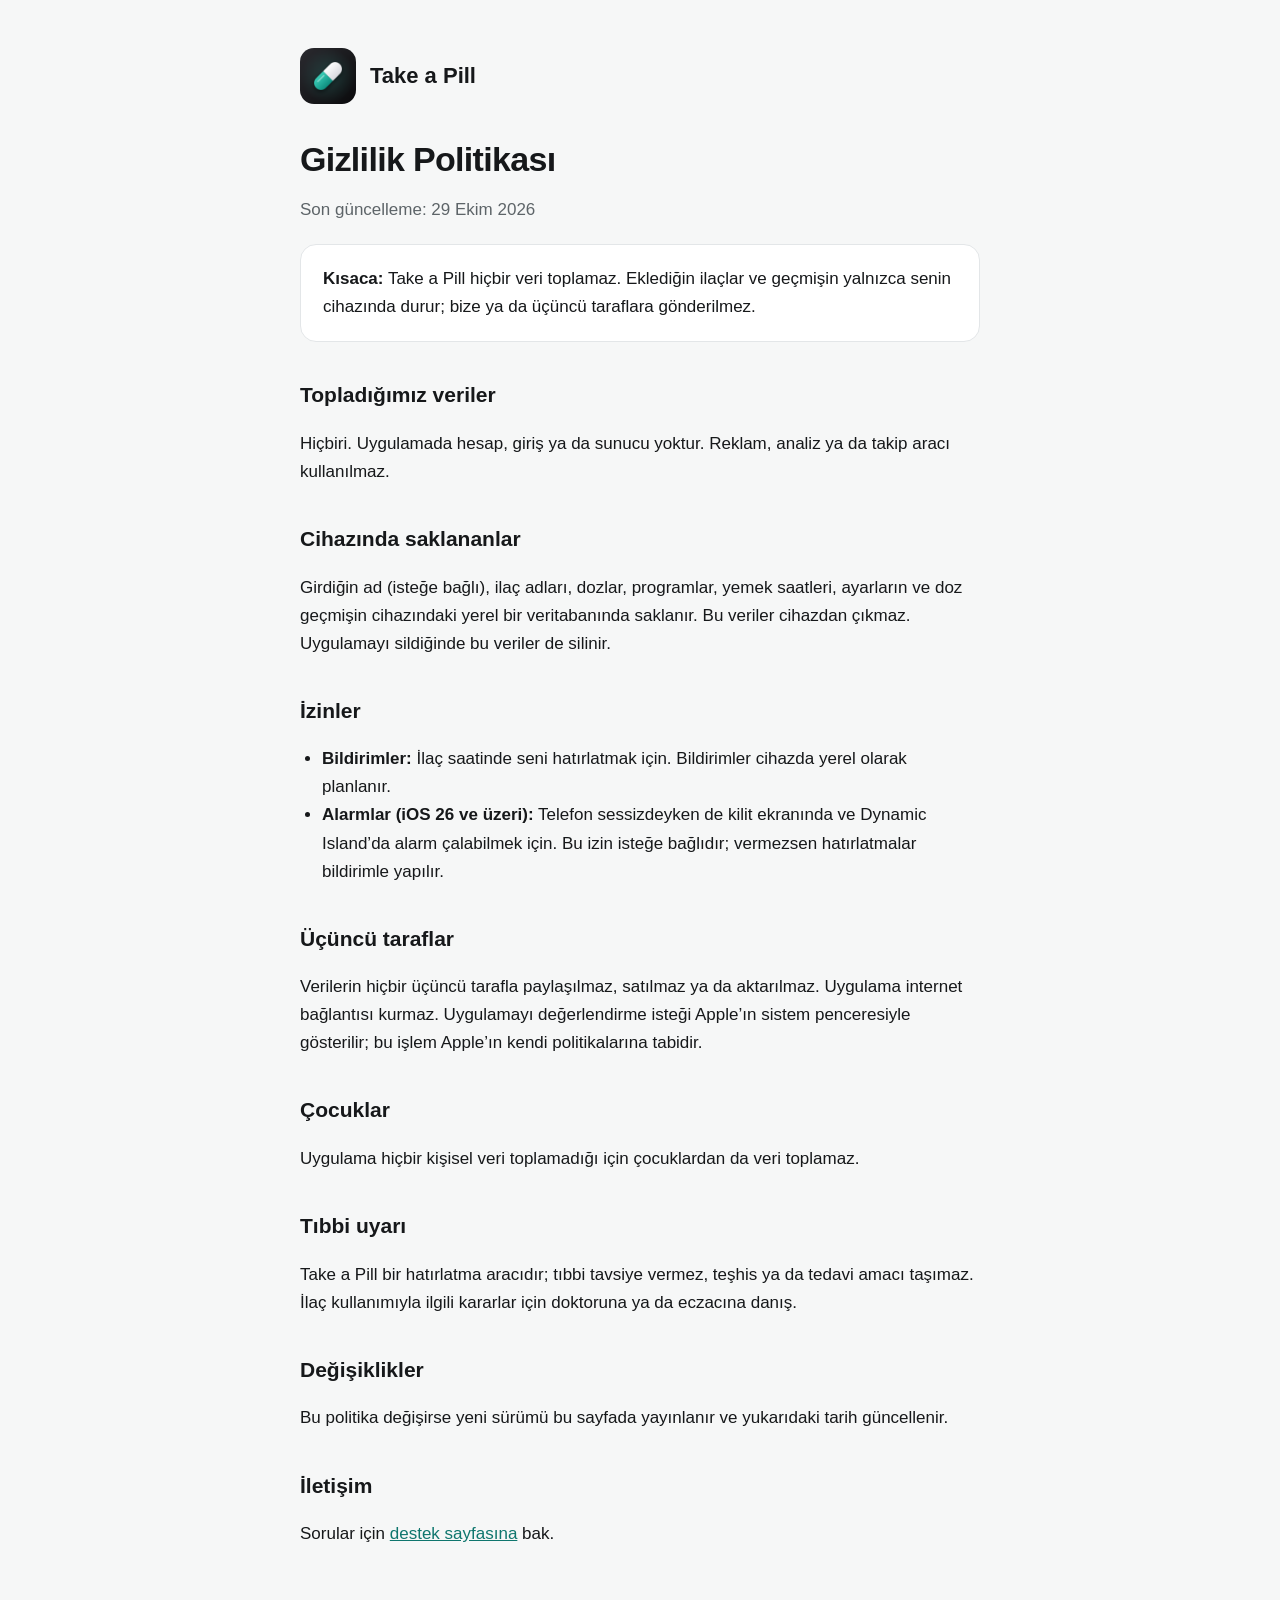
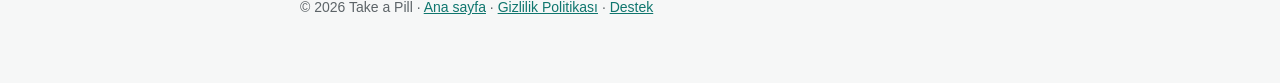
==== docs/privacy.html @ b9c783df "feat(store): App Store başlık görselleri ve GitHub Pages sitesi ekle Header (3840x1646), arama sonuç" ====
<!doctype html>
<html lang="tr">
<head>
<meta charset="utf-8">
<meta name="viewport" content="width=device-width,initial-scale=1">
<title>Gizlilik Politikası – Take a Pill</title>
<meta name="description" content="Take a Pill hiçbir kişisel veri toplamaz; tüm veriler yalnızca cihazında saklanır.">
<link rel="icon" href="icon.png">
<link rel="stylesheet" href="style.css">
</head>
<body>
<main>
<header class="site"><img src="icon.png" alt="Take a Pill simgesi"><a href="./">Take a Pill</a></header>
<h1>Gizlilik Politikası</h1>
<p class="muted">Son güncelleme: 29 Ekim 2026</p>
<div class="card"><strong>Kısaca:</strong> Take a Pill hiçbir veri toplamaz. Eklediğin ilaçlar ve geçmişin yalnızca senin cihazında durur; bize ya da üçüncü taraflara gönderilmez.</div>
<h2>Topladığımız veriler</h2>
<p>Hiçbiri. Uygulamada hesap, giriş ya da sunucu yoktur. Reklam, analiz ya da takip aracı kullanılmaz.</p>
<h2>Cihazında saklananlar</h2>
<p>Girdiğin ad (isteğe bağlı), ilaç adları, dozlar, programlar, yemek saatleri, ayarların ve doz geçmişin cihazındaki yerel bir veritabanında saklanır. Bu veriler cihazdan çıkmaz. Uygulamayı sildiğinde bu veriler de silinir.</p>
<h2>İzinler</h2>
<ul>
<li><strong>Bildirimler:</strong> İlaç saatinde seni hatırlatmak için. Bildirimler cihazda yerel olarak planlanır.</li>
<li><strong>Alarmlar (iOS 26 ve üzeri):</strong> Telefon sessizdeyken de kilit ekranında ve Dynamic Island’da alarm çalabilmek için. Bu izin isteğe bağlıdır; vermezsen hatırlatmalar bildirimle yapılır.</li>
</ul>
<h2>Üçüncü taraflar</h2>
<p>Verilerin hiçbir üçüncü tarafla paylaşılmaz, satılmaz ya da aktarılmaz. Uygulama internet bağlantısı kurmaz. Uygulamayı değerlendirme isteği Apple’ın sistem penceresiyle gösterilir; bu işlem Apple’ın kendi politikalarına tabidir.</p>
<h2>Çocuklar</h2>
<p>Uygulama hiçbir kişisel veri toplamadığı için çocuklardan da veri toplamaz.</p>
<h2>Tıbbi uyarı</h2>
<p>Take a Pill bir hatırlatma aracıdır; tıbbi tavsiye vermez, teşhis ya da tedavi amacı taşımaz. İlaç kullanımıyla ilgili kararlar için doktoruna ya da eczacına danış.</p>
<h2>Değişiklikler</h2>
<p>Bu politika değişirse yeni sürümü bu sayfada yayınlanır ve yukarıdaki tarih güncellenir.</p>
<h2>İletişim</h2>
<p>Sorular için <a href="support.html">destek sayfasına</a> bak.</p>
<footer>© 2026 Take a Pill · <a href="./">Ana sayfa</a> · <a href="privacy.html">Gizlilik Politikası</a> · <a href="support.html">Destek</a></footer>
</main>
</body>
</html>
---- docs/style.css ----
:root{--bg:#f6f7f7;--fg:#16181a;--muted:#5d6468;--card:#fff;--line:#e3e6e8;--accent:#0f766e}
@media(prefers-color-scheme:dark){:root{--bg:#141618;--fg:#f2f4f5;--muted:#a3abb0;--card:#1c1f22;--line:#2b3035;--accent:#2dd4bf}}
*{box-sizing:border-box}
body{margin:0;background:var(--bg);color:var(--fg);font:17px/1.65 -apple-system,BlinkMacSystemFont,"Segoe UI",Roboto,sans-serif}
main{max-width:720px;margin:0 auto;padding:48px 20px 64px}
header.site{display:flex;align-items:center;gap:14px;margin-bottom:36px}
header.site img{width:56px;height:56px;border-radius:14px}
header.site a{color:var(--fg);font-weight:700;font-size:22px;text-decoration:none}
h1{font-size:34px;line-height:1.15;letter-spacing:-.02em;margin:0 0 8px}
h2{font-size:21px;margin:36px 0 8px}
p,li{color:var(--fg)}
.muted{color:var(--muted)}
a{color:var(--accent)}
ul{padding-left:22px}
.card{background:var(--card);border:1px solid var(--line);border-radius:16px;padding:20px 22px;margin:20px 0}
nav.links{display:flex;gap:18px;flex-wrap:wrap;margin-top:28px}
footer{margin-top:48px;color:var(--muted);font-size:14px}
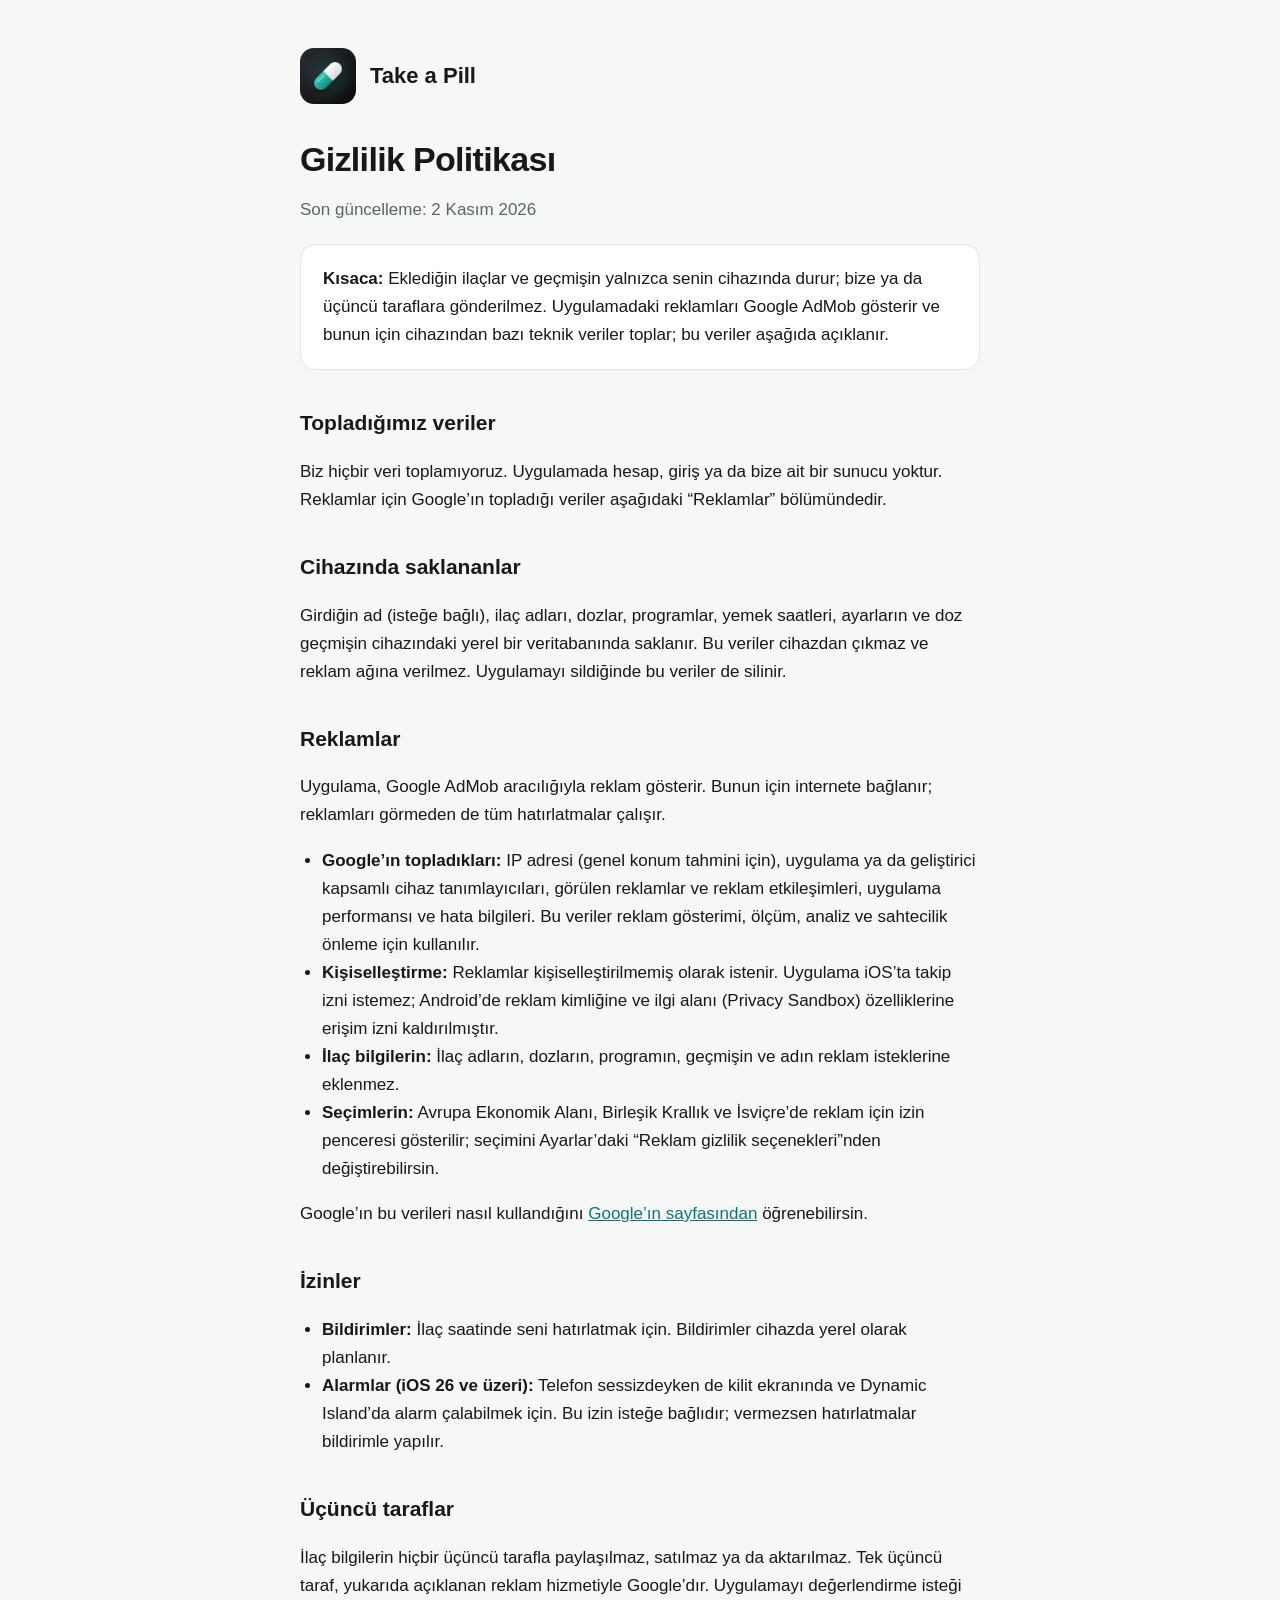
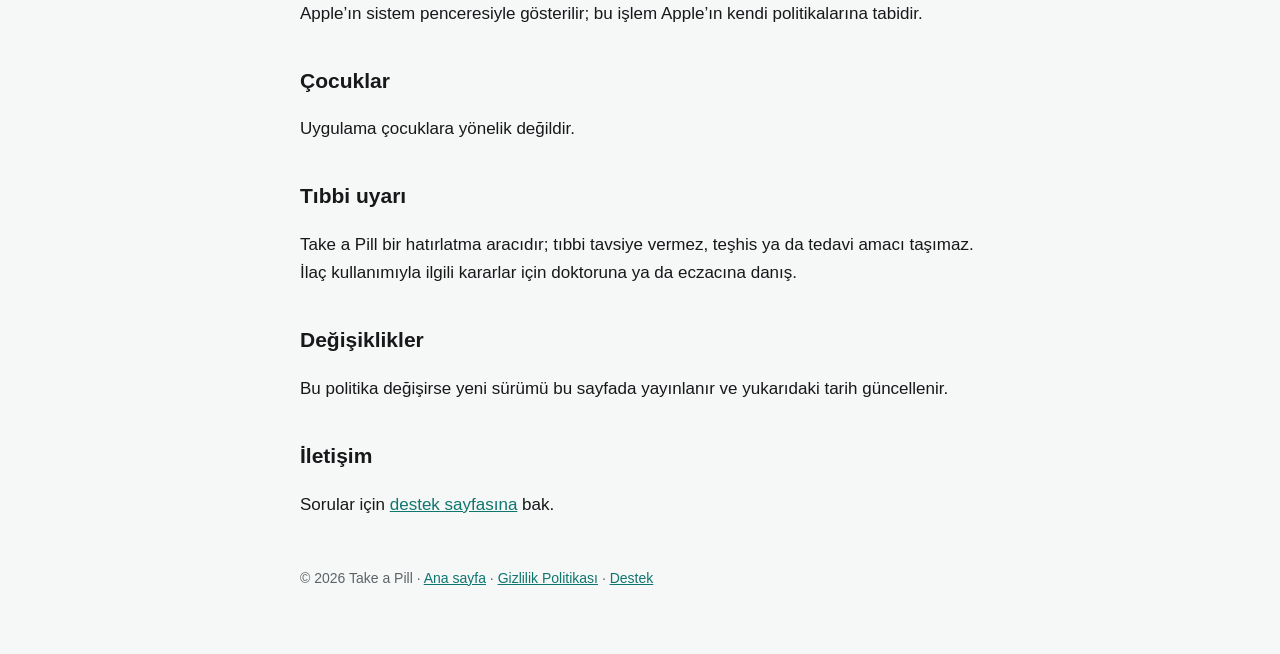
==== commit a104af76: "feat(ads): AdMob banner reklamlarını ekle Alt menünün üstünde 320×50 banner; yalnızca onboarding'den" ====
--- a/docs/privacy.html
+++ b/docs/privacy.html
@@ -4,7 +4,7 @@
 <meta charset="utf-8">
 <meta name="viewport" content="width=device-width,initial-scale=1">
 <title>Gizlilik Politikası – Take a Pill</title>
-<meta name="description" content="Take a Pill hiçbir kişisel veri toplamaz; tüm veriler yalnızca cihazında saklanır.">
+<meta name="description" content="Take a Pill ilaç bilgilerini yalnızca cihazında saklar. Uygulamadaki reklamlar için Google AdMob kullanılır.">
 <link rel="icon" href="icon.png">
 <link rel="stylesheet" href="style.css">
 </head>
@@ -12,21 +12,30 @@
 <main>
 <header class="site"><img src="icon.png" alt="Take a Pill simgesi"><a href="./">Take a Pill</a></header>
 <h1>Gizlilik Politikası</h1>
-<p class="muted">Son güncelleme: 29 Ekim 2026</p>
-<div class="card"><strong>Kısaca:</strong> Take a Pill hiçbir veri toplamaz. Eklediğin ilaçlar ve geçmişin yalnızca senin cihazında durur; bize ya da üçüncü taraflara gönderilmez.</div>
+<p class="muted">Son güncelleme: 2 Kasım 2026</p>
+<div class="card"><strong>Kısaca:</strong> Eklediğin ilaçlar ve geçmişin yalnızca senin cihazında durur; bize ya da üçüncü taraflara gönderilmez. Uygulamadaki reklamları Google AdMob gösterir ve bunun için cihazından bazı teknik veriler toplar; bu veriler aşağıda açıklanır.</div>
 <h2>Topladığımız veriler</h2>
-<p>Hiçbiri. Uygulamada hesap, giriş ya da sunucu yoktur. Reklam, analiz ya da takip aracı kullanılmaz.</p>
+<p>Biz hiçbir veri toplamıyoruz. Uygulamada hesap, giriş ya da bize ait bir sunucu yoktur. Reklamlar için Google’ın topladığı veriler aşağıdaki “Reklamlar” bölümündedir.</p>
 <h2>Cihazında saklananlar</h2>
-<p>Girdiğin ad (isteğe bağlı), ilaç adları, dozlar, programlar, yemek saatleri, ayarların ve doz geçmişin cihazındaki yerel bir veritabanında saklanır. Bu veriler cihazdan çıkmaz. Uygulamayı sildiğinde bu veriler de silinir.</p>
+<p>Girdiğin ad (isteğe bağlı), ilaç adları, dozlar, programlar, yemek saatleri, ayarların ve doz geçmişin cihazındaki yerel bir veritabanında saklanır. Bu veriler cihazdan çıkmaz ve reklam ağına verilmez. Uygulamayı sildiğinde bu veriler de silinir.</p>
+<h2>Reklamlar</h2>
+<p>Uygulama, Google AdMob aracılığıyla reklam gösterir. Bunun için internete bağlanır; reklamları görmeden de tüm hatırlatmalar çalışır.</p>
+<ul>
+<li><strong>Google’ın topladıkları:</strong> IP adresi (genel konum tahmini için), uygulama ya da geliştirici kapsamlı cihaz tanımlayıcıları, görülen reklamlar ve reklam etkileşimleri, uygulama performansı ve hata bilgileri. Bu veriler reklam gösterimi, ölçüm, analiz ve sahtecilik önleme için kullanılır.</li>
+<li><strong>Kişiselleştirme:</strong> Reklamlar kişiselleştirilmemiş olarak istenir. Uygulama iOS’ta takip izni istemez; Android’de reklam kimliğine ve ilgi alanı (Privacy Sandbox) özelliklerine erişim izni kaldırılmıştır.</li>
+<li><strong>İlaç bilgilerin:</strong> İlaç adların, dozların, programın, geçmişin ve adın reklam isteklerine eklenmez.</li>
+<li><strong>Seçimlerin:</strong> Avrupa Ekonomik Alanı, Birleşik Krallık ve İsviçre’de reklam için izin penceresi gösterilir; seçimini Ayarlar’daki “Reklam gizlilik seçenekleri”nden değiştirebilirsin.</li>
+</ul>
+<p>Google’ın bu verileri nasıl kullandığını <a href="https://policies.google.com/technologies/partner-sites">Google’ın sayfasından</a> öğrenebilirsin.</p>
 <h2>İzinler</h2>
 <ul>
 <li><strong>Bildirimler:</strong> İlaç saatinde seni hatırlatmak için. Bildirimler cihazda yerel olarak planlanır.</li>
 <li><strong>Alarmlar (iOS 26 ve üzeri):</strong> Telefon sessizdeyken de kilit ekranında ve Dynamic Island’da alarm çalabilmek için. Bu izin isteğe bağlıdır; vermezsen hatırlatmalar bildirimle yapılır.</li>
 </ul>
 <h2>Üçüncü taraflar</h2>
-<p>Verilerin hiçbir üçüncü tarafla paylaşılmaz, satılmaz ya da aktarılmaz. Uygulama internet bağlantısı kurmaz. Uygulamayı değerlendirme isteği Apple’ın sistem penceresiyle gösterilir; bu işlem Apple’ın kendi politikalarına tabidir.</p>
+<p>İlaç bilgilerin hiçbir üçüncü tarafla paylaşılmaz, satılmaz ya da aktarılmaz. Tek üçüncü taraf, yukarıda açıklanan reklam hizmetiyle Google’dır. Uygulamayı değerlendirme isteği Apple’ın sistem penceresiyle gösterilir; bu işlem Apple’ın kendi politikalarına tabidir.</p>
 <h2>Çocuklar</h2>
-<p>Uygulama hiçbir kişisel veri toplamadığı için çocuklardan da veri toplamaz.</p>
+<p>Uygulama çocuklara yönelik değildir.</p>
 <h2>Tıbbi uyarı</h2>
 <p>Take a Pill bir hatırlatma aracıdır; tıbbi tavsiye vermez, teşhis ya da tedavi amacı taşımaz. İlaç kullanımıyla ilgili kararlar için doktoruna ya da eczacına danış.</p>
 <h2>Değişiklikler</h2>
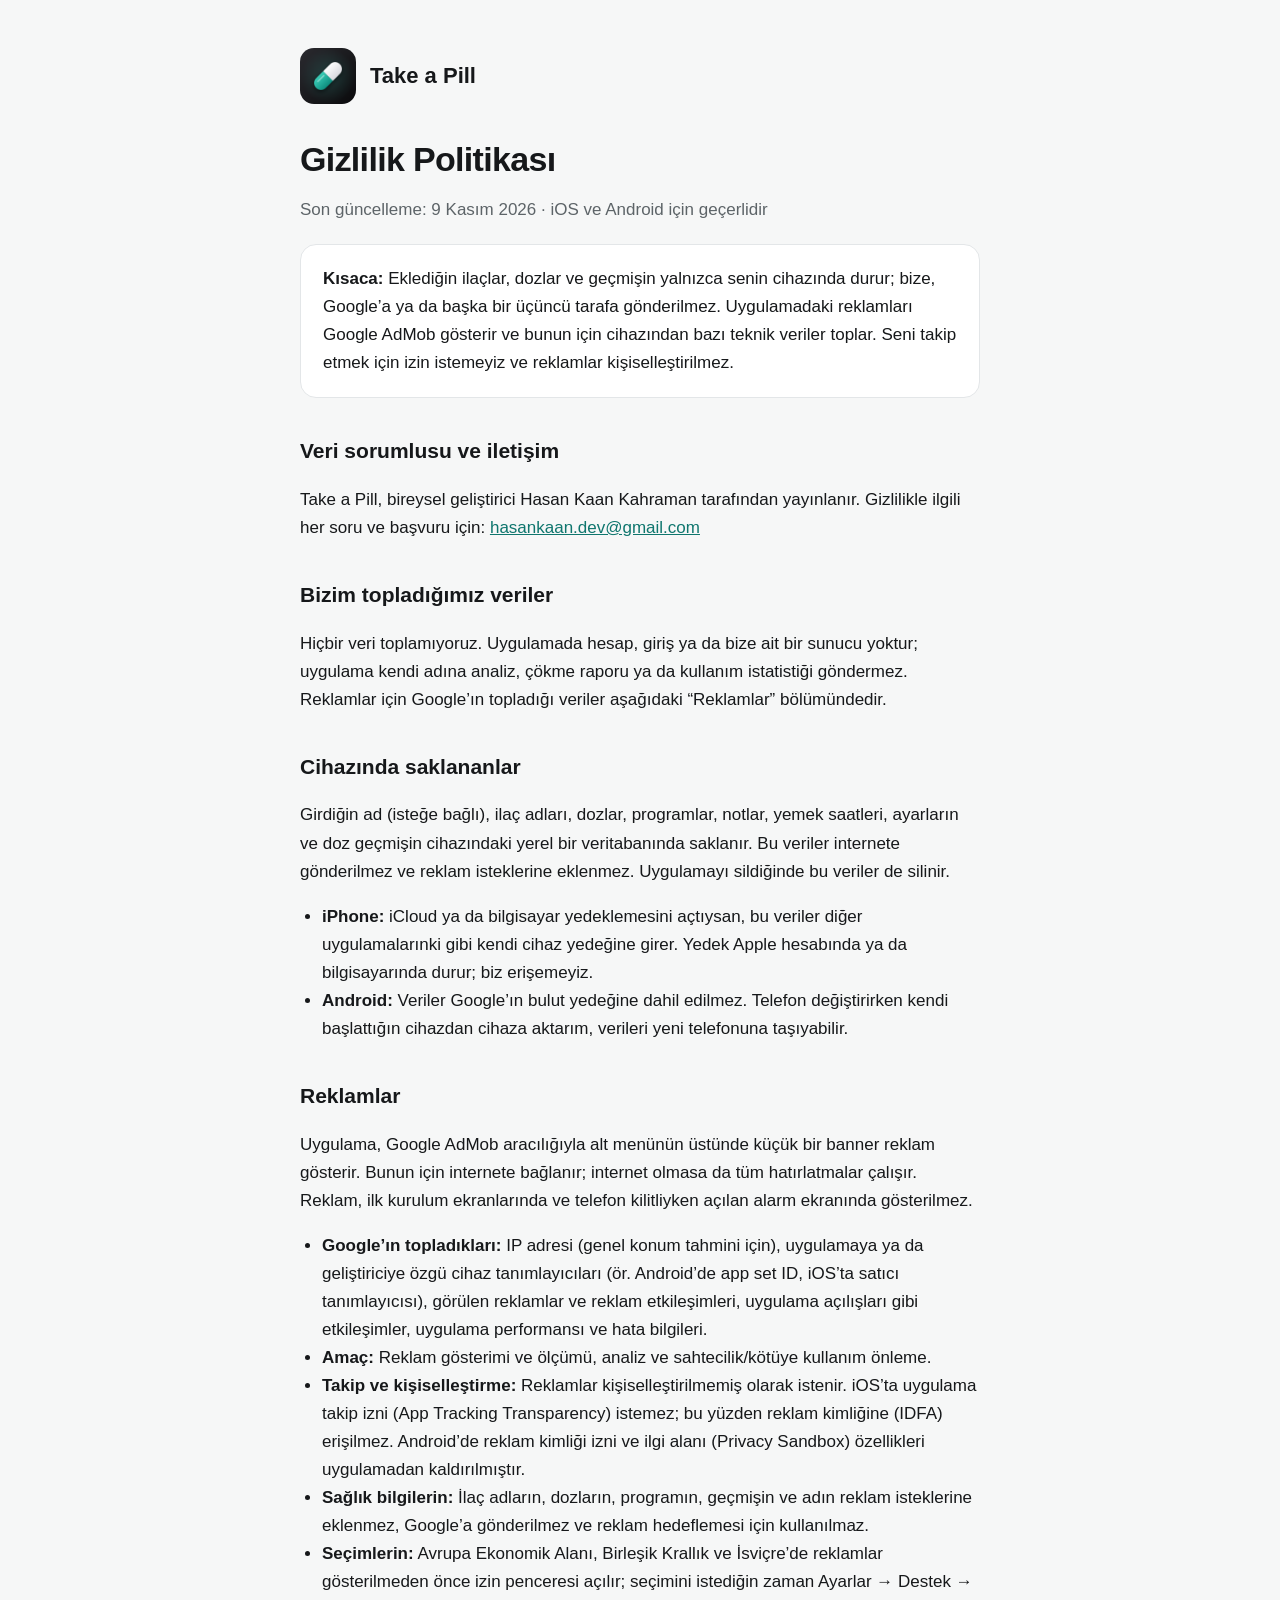
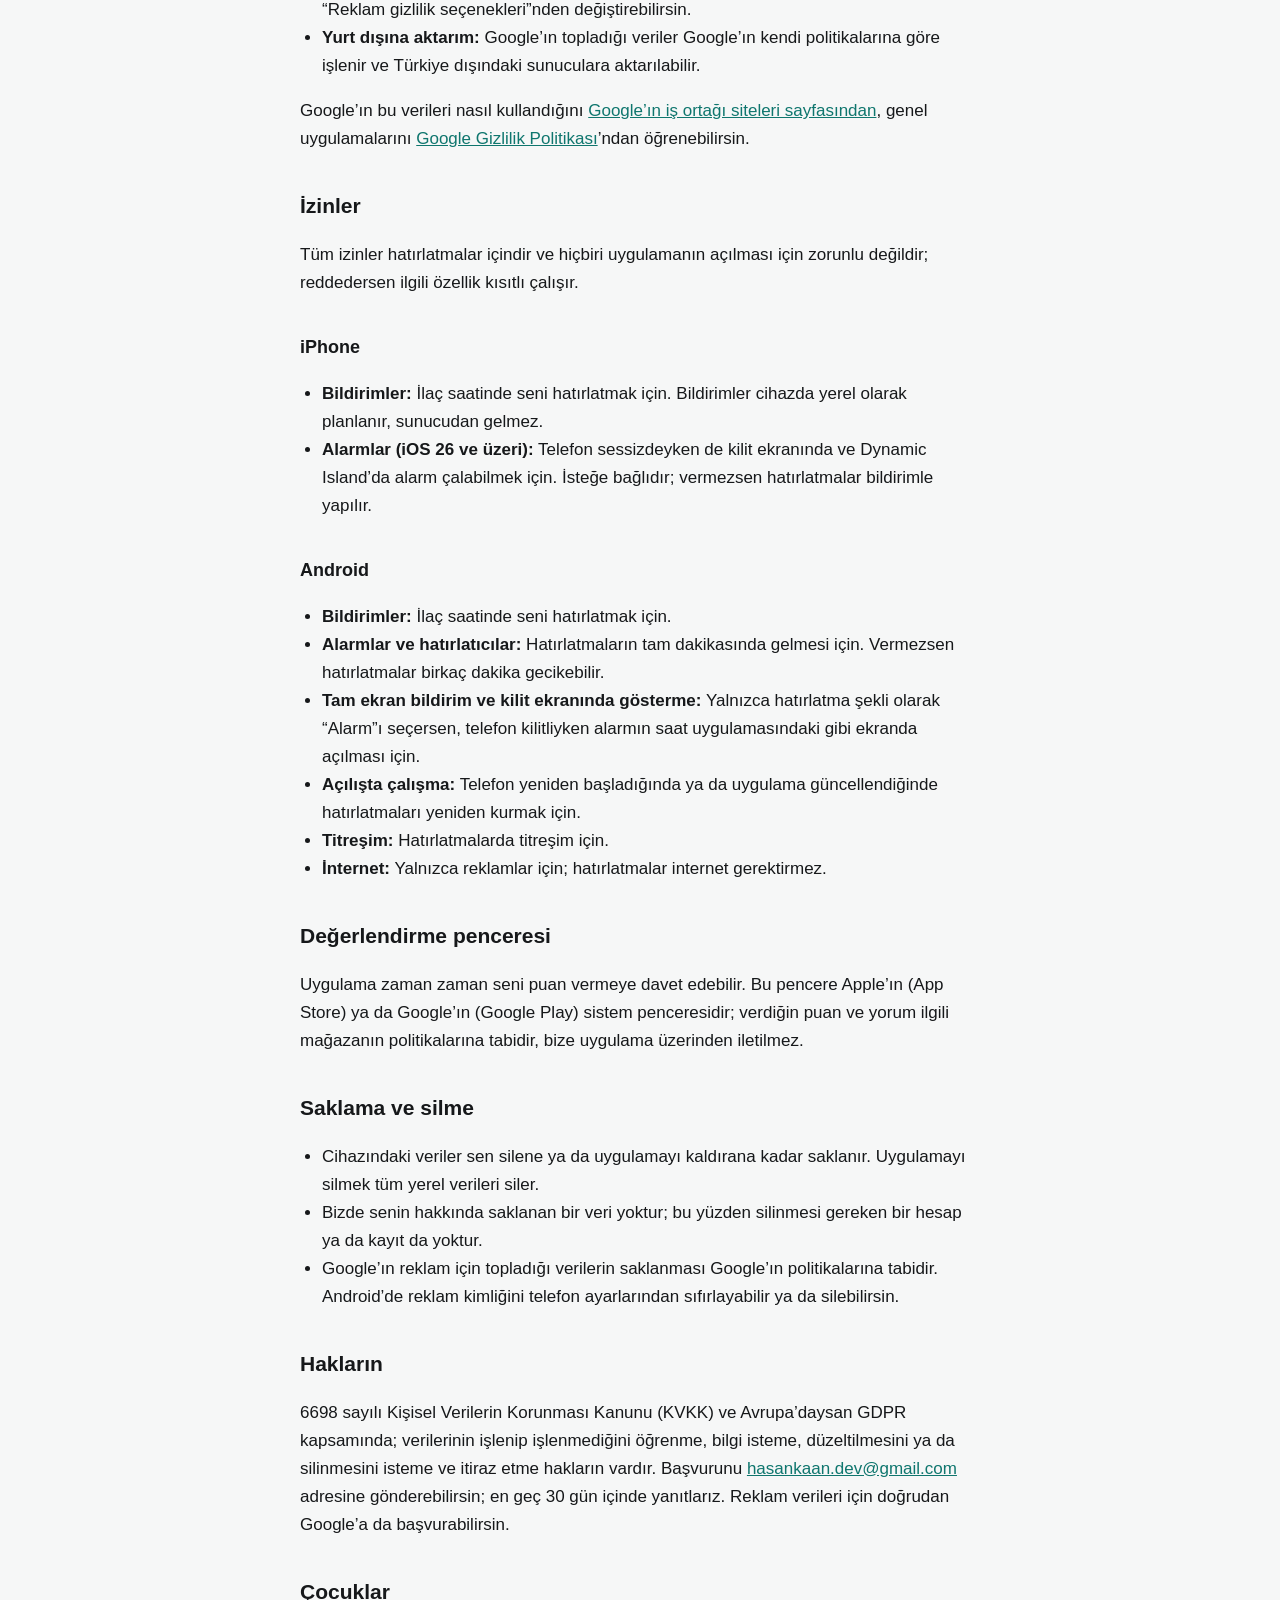
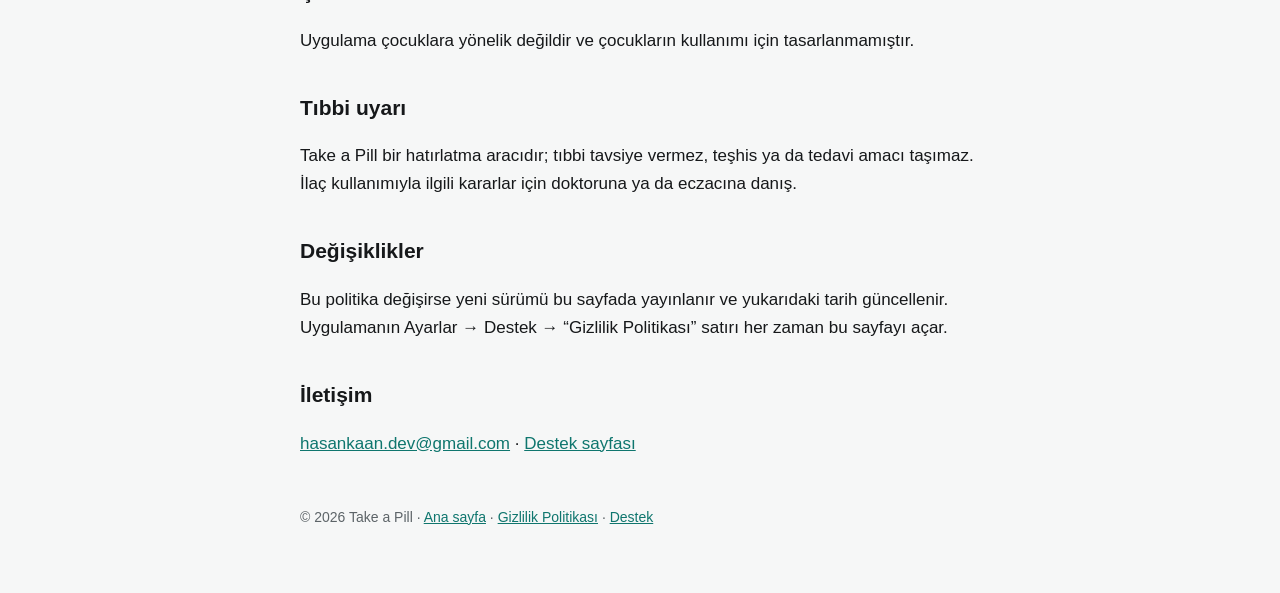
==== commit f7e11bd1: "docs(privacy): reklamlı sürüm için mağaza beyanlarını ve politikayı tamamla - Gizlilik politikası: v" ====
--- a/docs/privacy.html
+++ b/docs/privacy.html
@@ -12,36 +12,75 @@
 <main>
 <header class="site"><img src="icon.png" alt="Take a Pill simgesi"><a href="./">Take a Pill</a></header>
 <h1>Gizlilik Politikası</h1>
-<p class="muted">Son güncelleme: 2 Kasım 2026</p>
-<div class="card"><strong>Kısaca:</strong> Eklediğin ilaçlar ve geçmişin yalnızca senin cihazında durur; bize ya da üçüncü taraflara gönderilmez. Uygulamadaki reklamları Google AdMob gösterir ve bunun için cihazından bazı teknik veriler toplar; bu veriler aşağıda açıklanır.</div>
-<h2>Topladığımız veriler</h2>
-<p>Biz hiçbir veri toplamıyoruz. Uygulamada hesap, giriş ya da bize ait bir sunucu yoktur. Reklamlar için Google’ın topladığı veriler aşağıdaki “Reklamlar” bölümündedir.</p>
+<p class="muted">Son güncelleme: 9 Kasım 2026 · iOS ve Android için geçerlidir</p>
+<div class="card"><strong>Kısaca:</strong> Eklediğin ilaçlar, dozlar ve geçmişin yalnızca senin cihazında durur; bize, Google’a ya da başka bir üçüncü tarafa gönderilmez. Uygulamadaki reklamları Google AdMob gösterir ve bunun için cihazından bazı teknik veriler toplar. Seni takip etmek için izin istemeyiz ve reklamlar kişiselleştirilmez.</div>
+
+<h2>Veri sorumlusu ve iletişim</h2>
+<p>Take a Pill, bireysel geliştirici Hasan Kaan Kahraman tarafından yayınlanır. Gizlilikle ilgili her soru ve başvuru için: <a href="mailto:hasankaan.dev@gmail.com">hasankaan.dev@gmail.com</a></p>
+
+<h2>Bizim topladığımız veriler</h2>
+<p>Hiçbir veri toplamıyoruz. Uygulamada hesap, giriş ya da bize ait bir sunucu yoktur; uygulama kendi adına analiz, çökme raporu ya da kullanım istatistiği göndermez. Reklamlar için Google’ın topladığı veriler aşağıdaki “Reklamlar” bölümündedir.</p>
+
 <h2>Cihazında saklananlar</h2>
-<p>Girdiğin ad (isteğe bağlı), ilaç adları, dozlar, programlar, yemek saatleri, ayarların ve doz geçmişin cihazındaki yerel bir veritabanında saklanır. Bu veriler cihazdan çıkmaz ve reklam ağına verilmez. Uygulamayı sildiğinde bu veriler de silinir.</p>
+<p>Girdiğin ad (isteğe bağlı), ilaç adları, dozlar, programlar, notlar, yemek saatleri, ayarların ve doz geçmişin cihazındaki yerel bir veritabanında saklanır. Bu veriler internete gönderilmez ve reklam isteklerine eklenmez. Uygulamayı sildiğinde bu veriler de silinir.</p>
+<ul>
+<li><strong>iPhone:</strong> iCloud ya da bilgisayar yedeklemesini açtıysan, bu veriler diğer uygulamalarınki gibi kendi cihaz yedeğine girer. Yedek Apple hesabında ya da bilgisayarında durur; biz erişemeyiz.</li>
+<li><strong>Android:</strong> Veriler Google’ın bulut yedeğine dahil edilmez. Telefon değiştirirken kendi başlattığın cihazdan cihaza aktarım, verileri yeni telefonuna taşıyabilir.</li>
+</ul>
+
 <h2>Reklamlar</h2>
-<p>Uygulama, Google AdMob aracılığıyla reklam gösterir. Bunun için internete bağlanır; reklamları görmeden de tüm hatırlatmalar çalışır.</p>
+<p>Uygulama, Google AdMob aracılığıyla alt menünün üstünde küçük bir banner reklam gösterir. Bunun için internete bağlanır; internet olmasa da tüm hatırlatmalar çalışır. Reklam, ilk kurulum ekranlarında ve telefon kilitliyken açılan alarm ekranında gösterilmez.</p>
 <ul>
-<li><strong>Google’ın topladıkları:</strong> IP adresi (genel konum tahmini için), uygulama ya da geliştirici kapsamlı cihaz tanımlayıcıları, görülen reklamlar ve reklam etkileşimleri, uygulama performansı ve hata bilgileri. Bu veriler reklam gösterimi, ölçüm, analiz ve sahtecilik önleme için kullanılır.</li>
-<li><strong>Kişiselleştirme:</strong> Reklamlar kişiselleştirilmemiş olarak istenir. Uygulama iOS’ta takip izni istemez; Android’de reklam kimliğine ve ilgi alanı (Privacy Sandbox) özelliklerine erişim izni kaldırılmıştır.</li>
-<li><strong>İlaç bilgilerin:</strong> İlaç adların, dozların, programın, geçmişin ve adın reklam isteklerine eklenmez.</li>
-<li><strong>Seçimlerin:</strong> Avrupa Ekonomik Alanı, Birleşik Krallık ve İsviçre’de reklam için izin penceresi gösterilir; seçimini Ayarlar’daki “Reklam gizlilik seçenekleri”nden değiştirebilirsin.</li>
+<li><strong>Google’ın topladıkları:</strong> IP adresi (genel konum tahmini için), uygulamaya ya da geliştiriciye özgü cihaz tanımlayıcıları (ör. Android’de app set ID, iOS’ta satıcı tanımlayıcısı), görülen reklamlar ve reklam etkileşimleri, uygulama açılışları gibi etkileşimler, uygulama performansı ve hata bilgileri.</li>
+<li><strong>Amaç:</strong> Reklam gösterimi ve ölçümü, analiz ve sahtecilik/kötüye kullanım önleme.</li>
+<li><strong>Takip ve kişiselleştirme:</strong> Reklamlar kişiselleştirilmemiş olarak istenir. iOS’ta uygulama takip izni (App Tracking Transparency) istemez; bu yüzden reklam kimliğine (IDFA) erişilmez. Android’de reklam kimliği izni ve ilgi alanı (Privacy Sandbox) özellikleri uygulamadan kaldırılmıştır.</li>
+<li><strong>Sağlık bilgilerin:</strong> İlaç adların, dozların, programın, geçmişin ve adın reklam isteklerine eklenmez, Google’a gönderilmez ve reklam hedeflemesi için kullanılmaz.</li>
+<li><strong>Seçimlerin:</strong> Avrupa Ekonomik Alanı, Birleşik Krallık ve İsviçre’de reklamlar gösterilmeden önce izin penceresi açılır; seçimini istediğin zaman Ayarlar → Destek → “Reklam gizlilik seçenekleri”nden değiştirebilirsin.</li>
+<li><strong>Yurt dışına aktarım:</strong> Google’ın topladığı veriler Google’ın kendi politikalarına göre işlenir ve Türkiye dışındaki sunuculara aktarılabilir.</li>
 </ul>
-<p>Google’ın bu verileri nasıl kullandığını <a href="https://policies.google.com/technologies/partner-sites">Google’ın sayfasından</a> öğrenebilirsin.</p>
+<p>Google’ın bu verileri nasıl kullandığını <a href="https://policies.google.com/technologies/partner-sites">Google’ın iş ortağı siteleri sayfasından</a>, genel uygulamalarını <a href="https://policies.google.com/privacy">Google Gizlilik Politikası</a>’ndan öğrenebilirsin.</p>
+
 <h2>İzinler</h2>
+<p>Tüm izinler hatırlatmalar içindir ve hiçbiri uygulamanın açılması için zorunlu değildir; reddedersen ilgili özellik kısıtlı çalışır.</p>
+<h2 style="font-size:18px">iPhone</h2>
 <ul>
-<li><strong>Bildirimler:</strong> İlaç saatinde seni hatırlatmak için. Bildirimler cihazda yerel olarak planlanır.</li>
-<li><strong>Alarmlar (iOS 26 ve üzeri):</strong> Telefon sessizdeyken de kilit ekranında ve Dynamic Island’da alarm çalabilmek için. Bu izin isteğe bağlıdır; vermezsen hatırlatmalar bildirimle yapılır.</li>
+<li><strong>Bildirimler:</strong> İlaç saatinde seni hatırlatmak için. Bildirimler cihazda yerel olarak planlanır, sunucudan gelmez.</li>
+<li><strong>Alarmlar (iOS 26 ve üzeri):</strong> Telefon sessizdeyken de kilit ekranında ve Dynamic Island’da alarm çalabilmek için. İsteğe bağlıdır; vermezsen hatırlatmalar bildirimle yapılır.</li>
 </ul>
-<h2>Üçüncü taraflar</h2>
-<p>İlaç bilgilerin hiçbir üçüncü tarafla paylaşılmaz, satılmaz ya da aktarılmaz. Tek üçüncü taraf, yukarıda açıklanan reklam hizmetiyle Google’dır. Uygulamayı değerlendirme isteği Apple’ın sistem penceresiyle gösterilir; bu işlem Apple’ın kendi politikalarına tabidir.</p>
+<h2 style="font-size:18px">Android</h2>
+<ul>
+<li><strong>Bildirimler:</strong> İlaç saatinde seni hatırlatmak için.</li>
+<li><strong>Alarmlar ve hatırlatıcılar:</strong> Hatırlatmaların tam dakikasında gelmesi için. Vermezsen hatırlatmalar birkaç dakika gecikebilir.</li>
+<li><strong>Tam ekran bildirim ve kilit ekranında gösterme:</strong> Yalnızca hatırlatma şekli olarak “Alarm”ı seçersen, telefon kilitliyken alarmın saat uygulamasındaki gibi ekranda açılması için.</li>
+<li><strong>Açılışta çalışma:</strong> Telefon yeniden başladığında ya da uygulama güncellendiğinde hatırlatmaları yeniden kurmak için.</li>
+<li><strong>Titreşim:</strong> Hatırlatmalarda titreşim için.</li>
+<li><strong>İnternet:</strong> Yalnızca reklamlar için; hatırlatmalar internet gerektirmez.</li>
+</ul>
+
+<h2>Değerlendirme penceresi</h2>
+<p>Uygulama zaman zaman seni puan vermeye davet edebilir. Bu pencere Apple’ın (App Store) ya da Google’ın (Google Play) sistem penceresidir; verdiğin puan ve yorum ilgili mağazanın politikalarına tabidir, bize uygulama üzerinden iletilmez.</p>
+
+<h2>Saklama ve silme</h2>
+<ul>
+<li>Cihazındaki veriler sen silene ya da uygulamayı kaldırana kadar saklanır. Uygulamayı silmek tüm yerel verileri siler.</li>
+<li>Bizde senin hakkında saklanan bir veri yoktur; bu yüzden silinmesi gereken bir hesap ya da kayıt da yoktur.</li>
+<li>Google’ın reklam için topladığı verilerin saklanması Google’ın politikalarına tabidir. Android’de reklam kimliğini telefon ayarlarından sıfırlayabilir ya da silebilirsin.</li>
+</ul>
+
+<h2>Hakların</h2>
+<p>6698 sayılı Kişisel Verilerin Korunması Kanunu (KVKK) ve Avrupa’daysan GDPR kapsamında; verilerinin işlenip işlenmediğini öğrenme, bilgi isteme, düzeltilmesini ya da silinmesini isteme ve itiraz etme hakların vardır. Başvurunu <a href="mailto:hasankaan.dev@gmail.com">hasankaan.dev@gmail.com</a> adresine gönderebilirsin; en geç 30 gün içinde yanıtlarız. Reklam verileri için doğrudan Google’a da başvurabilirsin.</p>
+
 <h2>Çocuklar</h2>
-<p>Uygulama çocuklara yönelik değildir.</p>
+<p>Uygulama çocuklara yönelik değildir ve çocukların kullanımı için tasarlanmamıştır.</p>
+
 <h2>Tıbbi uyarı</h2>
 <p>Take a Pill bir hatırlatma aracıdır; tıbbi tavsiye vermez, teşhis ya da tedavi amacı taşımaz. İlaç kullanımıyla ilgili kararlar için doktoruna ya da eczacına danış.</p>
+
 <h2>Değişiklikler</h2>
-<p>Bu politika değişirse yeni sürümü bu sayfada yayınlanır ve yukarıdaki tarih güncellenir.</p>
+<p>Bu politika değişirse yeni sürümü bu sayfada yayınlanır ve yukarıdaki tarih güncellenir. Uygulamanın Ayarlar → Destek → “Gizlilik Politikası” satırı her zaman bu sayfayı açar.</p>
+
 <h2>İletişim</h2>
-<p>Sorular için <a href="support.html">destek sayfasına</a> bak.</p>
+<p><a href="mailto:hasankaan.dev@gmail.com">hasankaan.dev@gmail.com</a> · <a href="support.html">Destek sayfası</a></p>
 <footer>© 2026 Take a Pill · <a href="./">Ana sayfa</a> · <a href="privacy.html">Gizlilik Politikası</a> · <a href="support.html">Destek</a></footer>
 </main>
 </body>
